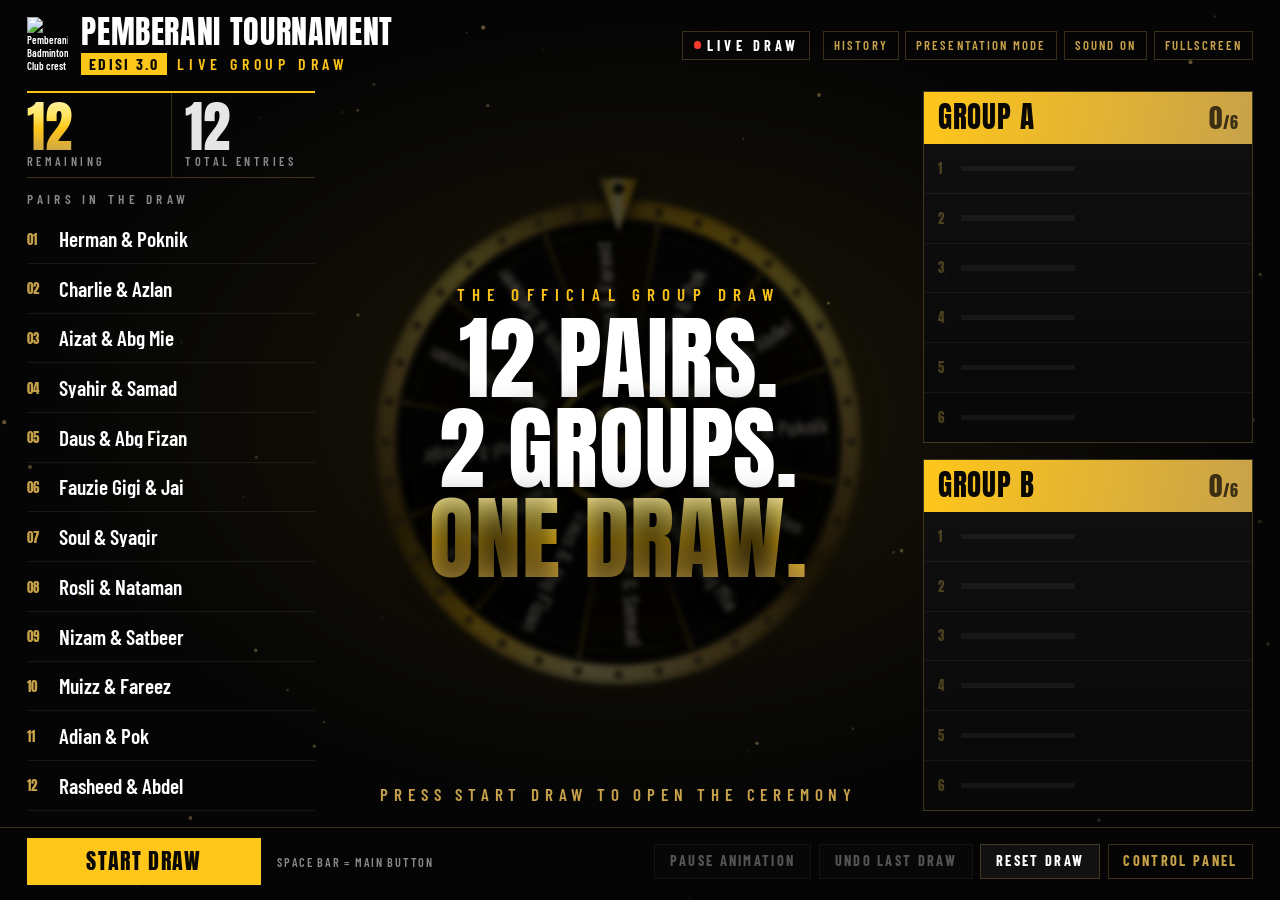
==== draw/index.html @ 2e7d8f5f "Add live group draw site for Edisi 3.0 Audience arena (draw/), organiser control panel (draw/control" ====
<!doctype html>
<html lang="en">
<head>
<meta charset="utf-8">
<meta name="viewport" content="width=device-width, initial-scale=1, viewport-fit=cover">
<title>Live Group Draw · Pemberani Tournament Edisi 3.0</title>
<meta name="description" content="The official live group draw for Pemberani Tournament Edisi 3.0.">
<meta name="theme-color" content="#050505">
<link rel="icon" href="../assets/icon.png">
<link rel="preload" href="fonts/anton-latin-400-normal.woff2" as="font" type="font/woff2" crossorigin>
<link rel="preload" href="fonts/barlow-condensed-latin-700-normal.woff2" as="font" type="font/woff2" crossorigin>
<link rel="stylesheet" href="css/draw.css">
</head>
<body class="arena" data-phase="idle">
<canvas id="fx" aria-hidden="true"></canvas>

<header class="top">
  <div class="brand">
    <img src="../assets/crest.png" alt="Pemberani Badminton Club crest" width="459" height="640">
    <div>
      <h1>PEMBERANI TOURNAMENT</h1>
      <p><b>EDISI 3.0</b><span>LIVE GROUP DRAW</span></p>
    </div>
  </div>
  <div class="top-right">
    <span class="live" id="liveTag"><i></i><span>LIVE DRAW</span></span>
    <span class="chip" id="syncChip" hidden></span>
    <div class="tools">
      <button class="tool org" id="btnHistory" type="button">History</button>
      <button class="tool org" id="btnPresent" type="button" title="Hide the organiser controls (P)">Presentation mode</button>
      <button class="tool" id="btnSound" type="button" aria-pressed="true">Sound on</button>
      <button class="tool" id="btnFs" type="button" title="Fullscreen (F)">Fullscreen</button>
    </div>
  </div>
</header>

<main class="grid">
  <section class="col col-left" aria-label="Remaining pairs">
    <div class="counter">
      <div><b id="remCount">12</b><span>Remaining</span></div>
      <div><b>12</b><span>Total entries</span></div>
    </div>
    <h2 class="label">Pairs in the draw</h2>
    <ol class="pairs" id="pairList"></ol>
  </section>

  <section class="col col-centre" aria-label="Draw wheel">
    <div class="wheel-wrap">
      <canvas id="wheel" role="img" aria-label="Draw wheel"></canvas>
      <div class="stage" aria-live="polite">
        <div class="st st-idle">
          <p class="kicker">The official group draw</p>
          <h2>12 PAIRS.<br>2 GROUPS.<br><em>ONE DRAW.</em></h2>
        </div>
        <div class="st st-reveal">
          <p class="kicker" id="rvKicker">Pair 01 of 12</p>
          <h2 id="rvName"></h2>
          <div class="selector" id="selector">
            <div class="tile" data-g="A"><span>GROUP</span><b>A</b><i id="capSelA">0/6</i></div>
            <div class="vs">VS</div>
            <div class="tile" data-g="B"><span>GROUP</span><b>B</b><i id="capSelB">0/6</i></div>
          </div>
          <p class="verdict" id="rvVerdict"></p>
        </div>
        <div class="paused" id="pausedTag">Paused</div>
      </div>
    </div>
    <p class="caption" id="caption"></p>
  </section>

  <section class="col col-right" aria-label="Groups">
    <div class="board" id="boardA" data-g="A"><header><h2>GROUP A</h2><span class="cap"><b id="capA">0</b>/6</span></header><ol></ol></div>
    <div class="board" id="boardB" data-g="B"><header><h2>GROUP B</h2><span class="cap"><b id="capB">0</b>/6</span></header><ol></ol></div>
  </section>
</main>

<footer class="dock org" id="dock">
  <button class="btn primary" id="btnPrimary" type="button">Start draw</button>
  <span class="hint" id="dockHint">Space bar = main button</span>
  <div class="dock-right">
    <button class="btn" id="btnPause" type="button">Pause animation</button>
    <button class="btn" id="btnUndo" type="button">Undo last draw</button>
    <button class="btn danger" id="btnReset" type="button">Reset draw</button>
    <a class="btn ghost" href="control.html" target="pemberani-control">Control panel</a>
  </div>
</footer>

<aside class="drawer" id="historyDrawer" aria-label="Draw history" hidden>
  <header><h2>Draw history</h2><button class="tool" id="btnHistoryClose" type="button">Close</button></header>
  <ol class="history" id="historyList"></ol>
</aside>

<section class="final" id="final" hidden aria-label="Final results">
  <canvas id="confetti" aria-hidden="true"></canvas>
  <div class="final-inner">
    <header>
      <img src="../assets/crest.png" alt="" width="459" height="640">
      <div><p class="kicker">Pemberani Tournament · Edisi 3.0</p><h2>THE OFFICIAL GROUPS</h2></div>
    </header>
    <div class="final-groups">
      <div class="fgroup" data-g="A"><h3><span>GROUP</span><b>A</b><i>Six pairs</i></h3><ol id="finalA"></ol></div>
      <div class="fgroup" data-g="B"><h3><span>GROUP</span><b>B</b><i>Six pairs</i></h3><ol id="finalB"></ol></div>
    </div>
    <div class="closing">
      <p class="l1"><span>12 PAIRS.</span> <span>2 GROUPS.</span> <em>ZERO MERCY.</em></p>
      <p class="l2">THE ROAD TO PEMBERANI EDISI 3.0 STARTS NOW.</p>
    </div>
    <div class="final-actions org">
      <button class="btn" id="btnBackArena" type="button">Back to the arena</button>
      <button class="btn" id="btnJson" type="button">Download results (JSON)</button>
      <button class="btn" id="btnCsv" type="button">Download results (CSV)</button>
      <button class="btn" id="btnImage" type="button">Export results as image</button>
      <button class="btn" id="btnPrint" type="button">Print results</button>
    </div>
  </div>
</section>

<button class="soundgate" id="soundGate" type="button" hidden>Click anywhere to switch the sound on</button>
<dialog class="confirm" id="confirm"><form method="dialog"><h2 id="confirmTitle"></h2><p id="confirmText"></p><div><button class="btn" value="cancel">Cancel</button><button class="btn danger" value="ok" id="confirmOk">Confirm</button></div></form></dialog>
<div id="printSheet"></div>
<script type="module" src="js/arena.js"></script>
</body>
</html>
---- draw/css/draw.css ----
/* PEMBERANI TOURNAMENT EDISI 3.0 — live draw. Everything is sized in rem, and 1rem follows the screen,
   so the same layout fills a laptop, a 1080p TV and a 4K projector. */
@font-face{font-family:"Anton";src:url(../fonts/anton-latin-400-normal.woff2) format("woff2");font-weight:400;font-display:swap}
@font-face{font-family:"Barlow Condensed";src:url(../fonts/barlow-condensed-latin-500-normal.woff2) format("woff2");font-weight:500;font-display:swap}
@font-face{font-family:"Barlow Condensed";src:url(../fonts/barlow-condensed-latin-600-normal.woff2) format("woff2");font-weight:600;font-display:swap}
@font-face{font-family:"Barlow Condensed";src:url(../fonts/barlow-condensed-latin-700-normal.woff2) format("woff2");font-weight:700;font-display:swap}

:root{
  --bg:#050505; --bg2:#111111; --gold:#FFC61A; --champ:#C8A24A; --hi:#FFE45C; --white:#FFFFFF; --grey:#888888;
  --line:rgba(200,162,74,.28); --display:"Anton",Impact,"Arial Narrow",sans-serif; --text:"Barlow Condensed","Arial Narrow",Arial,sans-serif;
  --metal:linear-gradient(180deg,#FFF0A0 0%,var(--hi) 28%,var(--gold) 52%,var(--champ) 100%);
  --ease:cubic-bezier(.16,1,.3,1);
}
html{font-size:clamp(9px,min(1.48vh,.833vw),40px)}
*,*::before,*::after{box-sizing:border-box}
body{margin:0;background:var(--bg);color:var(--white);font-family:var(--text);font-weight:600;-webkit-font-smoothing:antialiased;text-rendering:optimizeLegibility}
h1,h2,h3,p,ol{margin:0;padding:0}ol{list-style:none}
button{font:inherit;color:inherit;cursor:pointer}
[hidden]{display:none!important}

/* ───────────── arena ───────────── */
body.arena{height:100vh;height:100dvh;overflow:hidden;display:grid;grid-template-rows:auto minmax(0,1fr) auto;
  background:radial-gradient(90rem 60rem at 50% 46%,rgba(255,198,26,.085),transparent 62%),var(--bg)}
#fx{position:fixed;inset:0;width:100%;height:100%;pointer-events:none;z-index:0}
.top,.grid,.dock{position:relative;z-index:1}

.top{display:flex;align-items:center;justify-content:space-between;gap:2rem;padding:1.5rem 2.5rem 1rem}
.brand{display:flex;align-items:center;gap:1.25rem;min-width:0}
.brand img{height:5.4rem;width:auto;filter:drop-shadow(0 .4rem 1rem rgba(0,0,0,.7))}
.brand h1{font:400 3rem/1 var(--display);letter-spacing:.02em;white-space:nowrap}
.brand p{display:flex;align-items:center;gap:.9rem;margin-top:.5rem;font-size:1.5rem;letter-spacing:.3em;text-transform:uppercase;color:var(--gold);white-space:nowrap}
.brand p b{font-weight:700;color:#0a0803;background:var(--gold);padding:.05em .5em .1em;letter-spacing:.14em}
.top-right{display:flex;align-items:center;gap:1.25rem}
.live{display:inline-flex;align-items:center;gap:.6rem;font-size:1.35rem;letter-spacing:.28em;font-weight:700;color:var(--white);border:1px solid var(--line);padding:.45rem .95rem .5rem}
.live i{width:.7rem;height:.7rem;border-radius:50%;background:#ff3b30;animation:pulse 1.6s ease-in-out infinite}
@keyframes pulse{50%{opacity:.25}}
.chip{font-size:1.15rem;letter-spacing:.18em;text-transform:uppercase;color:var(--grey);border:1px solid var(--line);padding:.45rem .8rem}
.chip[data-s=live]{color:#7ddc8a}.chip[data-s=error],.chip[data-s=offline]{color:#ff8a7a}
.tools{display:flex;gap:.6rem;transition:opacity .5s}
.tool{background:transparent;border:1px solid var(--line);padding:.5rem .95rem .55rem;font-size:1.2rem;letter-spacing:.16em;text-transform:uppercase;color:var(--champ);transition:color .2s,border-color .2s,background .2s}
.tool:hover,.tool:focus-visible{color:#0a0803;background:var(--gold);border-color:var(--gold);outline:none}
.tool[aria-pressed=false]{color:var(--grey)}

.grid{display:grid;grid-template-columns:27rem minmax(0,1fr) 31rem;gap:2.5rem;padding:.5rem 2.5rem 1.5rem;min-height:0}
.col{min-height:0;min-width:0;display:flex;flex-direction:column}
.label{font:600 1.25rem/1 var(--text);letter-spacing:.32em;text-transform:uppercase;color:var(--grey);margin:1.4rem 0 .7rem}

/* left: remaining pairs */
.counter{display:grid;grid-template-columns:1fr 1fr;border-top:2px solid var(--gold);border-bottom:1px solid var(--line)}
.counter div{padding:.8rem 0 .9rem}.counter div+div{border-left:1px solid var(--line);padding-left:1.3rem}
.counter b{display:block;font:400 5.2rem/.95 var(--display);background:var(--metal);-webkit-background-clip:text;background-clip:text;color:transparent}
.counter div+div b{background:none;color:var(--white);opacity:.9}
.counter span{font-size:1.15rem;letter-spacing:.28em;text-transform:uppercase;color:var(--grey)}
.pairs{flex:1;min-height:0;display:flex;flex-direction:column}
.pairs li{flex:1;min-height:0;display:flex;align-items:center;gap:1rem;border-bottom:1px solid rgba(255,255,255,.07);font-size:2rem;line-height:1;transition:opacity .6s,color .6s}
.pairs li i{font:400 1.25rem var(--display);font-style:normal;color:var(--champ);width:2rem;letter-spacing:.04em}
.pairs li span{flex:1;white-space:nowrap;overflow:hidden;text-overflow:ellipsis}
.pairs li b{font:400 1.3rem var(--display);color:#0a0803;background:var(--champ);width:2rem;height:2rem;display:grid;place-items:center}
.pairs li.done{color:var(--grey);opacity:.55}.pairs li.done span{text-decoration:line-through;text-decoration-color:rgba(200,162,74,.6)}
.pairs li.cur{color:var(--gold)}.pairs li.cur i{color:var(--gold)}

/* centre: wheel + stage */
.col-centre{align-items:center}
.wheel-wrap{position:relative;flex:1;min-height:0;width:100%;display:grid;place-items:center}
#wheel{display:block;transition:filter .7s var(--ease),opacity .7s,transform .9s var(--ease)}
.caption{height:3.2rem;display:flex;align-items:center;font-size:1.6rem;letter-spacing:.34em;text-transform:uppercase;color:var(--champ);white-space:nowrap}
.stage{position:absolute;inset:0;display:grid;place-items:center;pointer-events:none}
.st{grid-area:1/1;text-align:center;opacity:0;transform:scale(.94);transition:opacity .5s,transform .7s var(--ease);width:100%}
.kicker{font-size:1.6rem;letter-spacing:.42em;text-transform:uppercase;color:var(--gold);margin-bottom:1rem}
.st-idle h2{font:400 8.6rem/.98 var(--display);letter-spacing:.01em;text-shadow:0 .6rem 3rem rgba(0,0,0,.9)}
.st-idle em,.st-reveal .verdict b,.closing em{display:inline-block;font-style:normal;background:var(--metal);-webkit-background-clip:text;background-clip:text;color:transparent}
[data-phase=idle] #wheel{filter:brightness(.28) blur(.25rem);transform:scale(.96)}
[data-phase=idle] .st-idle{opacity:1;transform:none}
[data-phase=picked] #wheel,[data-phase=allocating] #wheel,[data-phase=allocated] #wheel{filter:brightness(.22) blur(.3rem);transform:scale(.96);transition-delay:1s}
[data-phase=allocated] #wheel{transition-delay:0s}
[data-phase=picked] .st-reveal,[data-phase=allocating] .st-reveal,[data-phase=allocated] .st-reveal{opacity:1;transform:none;transition-delay:1s}
[data-phase=allocating] .st-reveal,[data-phase=allocated] .st-reveal{transition-delay:0s}
.st-reveal h2{font:700 7.6rem/1.05 var(--text);white-space:nowrap;display:inline-block;text-shadow:0 0 3.5rem rgba(255,198,26,.45),0 .5rem 2rem rgba(0,0,0,.9)}
[data-phase=picked] .st-reveal h2{animation:nameIn 1s var(--ease) 1s both}
@keyframes nameIn{from{letter-spacing:.18em;opacity:0;filter:blur(.6rem)}to{letter-spacing:0;opacity:1;filter:none}}
.st-reveal h2::after{content:"";display:block;height:.3rem;margin:.6rem auto 0;width:100%;background:var(--metal);transform-origin:center;animation:rule 1s var(--ease) 1.3s both}
@keyframes rule{from{transform:scaleX(0)}to{transform:scaleX(1)}}
.selector{display:flex;align-items:stretch;justify-content:center;gap:1.6rem;margin-top:2.2rem;opacity:.5;transition:opacity .5s}
[data-phase=allocating] .selector,[data-phase=allocated] .selector{opacity:1}
.tile{position:relative;width:15rem;padding:1rem 0 .9rem;border:2px solid var(--line);background:rgba(17,17,17,.9);color:var(--champ);display:flex;flex-direction:column;align-items:center;transition:transform .5s var(--ease),opacity .5s}
.tile span{font-size:1.3rem;letter-spacing:.4em;margin-right:-.4em}
.tile b{font:400 6.6rem/1 var(--display)}
.tile i{font-style:normal;font-size:1.25rem;letter-spacing:.2em;color:var(--grey)}
.tile.lit{background:var(--gold);border-color:var(--hi);color:#0a0803;box-shadow:0 0 3.5rem rgba(255,198,26,.45)}
.tile.lit i{color:rgba(10,8,3,.7)}
.selector.settled .tile.lit{transform:scale(1.12)}.selector.settled .tile:not(.lit){opacity:.28;transform:scale(.92)}
.selector[data-auto=A] .tile[data-g=A]:not(.lit) i::after,.selector[data-auto=B] .tile[data-g=B]:not(.lit) i::after{content:" · FULL";color:#ff8a7a}
.vs{align-self:center;font:400 2rem var(--display);color:var(--grey);letter-spacing:.1em}
.verdict{margin-top:1.6rem;font-size:1.7rem;letter-spacing:.3em;text-transform:uppercase;color:var(--white);min-height:2.4rem}
.verdict b{font:400 3.2rem/1 var(--display);letter-spacing:.06em;vertical-align:-.2rem;margin-left:.4rem}
.verdict small{display:block;font-size:1.2rem;color:var(--grey);margin-top:.5rem}
.paused{position:absolute;top:1rem;left:50%;transform:translateX(-50%);font:400 1.8rem var(--display);letter-spacing:.3em;color:#0a0803;background:var(--gold);padding:.4rem 1.4rem;opacity:0;transition:opacity .2s}
.is-paused .paused{opacity:1}

/* right: group boards */
.col-right{gap:1.5rem}
.board{flex:1;min-height:0;display:flex;flex-direction:column;background:linear-gradient(180deg,rgba(17,17,17,.96),rgba(8,8,8,.96));border:1px solid var(--line);transition:border-color .4s,box-shadow .6s}
.board header{display:flex;align-items:center;justify-content:space-between;padding:.55rem 1.3rem .6rem;background:linear-gradient(100deg,var(--gold),var(--champ));color:#0a0803}
.board h2{font:400 2.7rem/1 var(--display);letter-spacing:.03em}
.cap{font:400 1.5rem var(--display);letter-spacing:.06em;opacity:.75}.cap b{font-size:2.5rem;font-weight:400;opacity:1}
.board ol{flex:1;min-height:0;display:flex;flex-direction:column}
.board li{flex:1;min-height:0;display:flex;align-items:center;gap:1rem;padding:0 1.3rem;border-bottom:1px solid rgba(255,255,255,.06);font-size:2.25rem;line-height:1}
.board li:last-child{border-bottom:0}
.board li i{font:400 1.2rem var(--display);font-style:normal;color:var(--gold);width:1.2rem}
.board li span{white-space:nowrap;overflow:hidden;text-overflow:ellipsis}
.board li.empty i{color:rgba(200,162,74,.35)}.board li.empty span{height:.5rem;width:38%;background:rgba(255,255,255,.05)}
.board li.enter{animation:rowIn 1.1s var(--ease) both}
@keyframes rowIn{0%{transform:translateX(-4rem);opacity:0;background:rgba(255,198,26,.9);color:#0a0803}45%{transform:none;opacity:1;background:rgba(255,198,26,.55)}100%{background:transparent}}
.board.hit{border-color:var(--gold);box-shadow:0 0 3rem rgba(255,198,26,.22)}
.board.full .cap b{color:#0a0803}

/* organiser dock */
.dock{display:flex;align-items:center;gap:1.5rem;padding:1rem 2.5rem 1.4rem;border-top:1px solid var(--line);background:rgba(5,5,5,.86)}
.dock-right{margin-left:auto;display:flex;gap:.7rem}
.hint{font-size:1.15rem;letter-spacing:.14em;text-transform:uppercase;color:var(--grey)}
.btn{display:inline-flex;align-items:center;justify-content:center;border:1px solid var(--line);background:var(--bg2);color:var(--white);padding:.85rem 1.4rem .9rem;font:700 1.35rem/1 var(--text);letter-spacing:.16em;text-transform:uppercase;text-decoration:none;white-space:nowrap;transition:background .2s,color .2s,border-color .2s,opacity .2s}
.btn:hover:not(:disabled),.btn:focus-visible{border-color:var(--gold);color:var(--gold);outline:none}
.btn:disabled{opacity:.32;cursor:not-allowed}
.btn.primary{min-width:22rem;background:var(--gold);border-color:var(--gold);color:#0a0803;font:400 2.1rem/1 var(--display);letter-spacing:.06em;padding:1rem 2rem 1.1rem}
.btn.primary:hover:not(:disabled),.btn.primary:focus-visible{background:var(--hi);color:#0a0803}
.btn.danger:hover:not(:disabled){border-color:#ff6a5a;color:#ff8a7a}
.btn.ghost{background:transparent;color:var(--champ)}

/* presentation mode */
.present .org,.follower .org{display:none!important}
.present .grid{padding-bottom:2.5rem}
.present .pairs li{font-size:2.15rem}.present .board li{font-size:2.6rem}
.present.idle-ui{cursor:none}.present.idle-ui .tools{opacity:0}

/* history drawer */
.drawer{position:fixed;z-index:20;top:0;right:0;bottom:0;width:min(44rem,100vw);background:#0b0b0b;border-left:1px solid var(--gold);padding:1.8rem 2rem;display:flex;flex-direction:column;box-shadow:-2rem 0 5rem rgba(0,0,0,.7)}
.drawer header{display:flex;justify-content:space-between;align-items:center;margin-bottom:1.2rem}
.drawer h2{font:400 2.6rem var(--display)}
.history{overflow:auto;flex:1}
.history li{display:grid;grid-template-columns:3rem 1fr auto auto;gap:1rem;align-items:center;padding:.85rem 0;border-bottom:1px solid rgba(255,255,255,.08);font-size:1.8rem}
.history li b{font:400 1.5rem var(--display);color:var(--champ)}
.history .hg{font:400 1.35rem var(--display);letter-spacing:.06em;color:#0a0803;background:var(--gold);padding:.25rem .7rem}
.history .hg.gB{background:var(--white)}
.history .hg small{font:600 .95rem var(--text);letter-spacing:.14em;margin-left:.5rem;text-transform:uppercase}
.history time{font-size:1.3rem;color:var(--grey);font-variant-numeric:tabular-nums}
.history .empty{display:block;color:var(--grey);font-size:1.5rem}

/* final reveal */
.final{position:fixed;inset:0;z-index:10;background:radial-gradient(80rem 55rem at 50% 38%,rgba(255,198,26,.14),transparent 65%),var(--bg);opacity:0;transition:opacity .9s;overflow:auto}
.final.on{opacity:1}
#confetti{position:absolute;inset:0;width:100%;height:100%;pointer-events:none}
.final-inner{position:relative;min-height:100%;display:flex;flex-direction:column;align-items:center;justify-content:center;gap:2rem;padding:2.2rem 3rem}
.final header{display:flex;align-items:center;gap:1.6rem;text-align:left}
.final header img{height:8.4rem;width:auto}
.final header .kicker{margin-bottom:.4rem;font-size:1.5rem}
.final header h2{font:400 5.6rem/1 var(--display);background:var(--metal);-webkit-background-clip:text;background-clip:text;color:transparent}
.final.on header{animation:rise .9s var(--ease) .15s both}
.final-groups{display:grid;grid-template-columns:1fr 1fr;gap:2.5rem;width:min(100%,104rem)}
.fgroup{border:1px solid var(--line);background:linear-gradient(180deg,rgba(17,17,17,.97),rgba(7,7,7,.97))}
.final.on .fgroup{animation:rise .9s var(--ease) .5s both}.final.on .fgroup[data-g=B]{animation-delay:.62s}
@keyframes rise{from{opacity:0;transform:translateY(3.5rem)}to{opacity:1;transform:none}}
.fgroup h3{display:flex;align-items:baseline;gap:1rem;padding:.4rem 1.8rem .7rem;background:linear-gradient(100deg,var(--hi),var(--gold) 45%,var(--champ));color:#0a0803}
.fgroup h3 span{font:400 3.2rem var(--display)}.fgroup h3 b{font:400 6.4rem/1 var(--display)}
.fgroup h3 i{margin-left:auto;font:700 1.5rem var(--text);font-style:normal;letter-spacing:.3em;text-transform:uppercase}
.fgroup li{padding:0 1.8rem;height:5.1rem;display:flex;align-items:center;border-bottom:1px solid rgba(255,255,255,.07);font:700 3.5rem/1 var(--text)}
.fgroup li:last-child{border-bottom:0}
.fgroup li span{border-left:.4rem solid var(--gold);padding-left:1.2rem;white-space:nowrap}
.final.on .fgroup li{animation:finalRow .8s var(--ease) var(--d) both}
.fgroup[data-g=B] li{--x:5rem}
@keyframes finalRow{from{opacity:0;transform:translateX(calc(var(--x,-5rem)))}to{opacity:1;transform:none}}
.closing{text-align:center}
.closing .l1{font:400 4rem/1.05 var(--display);letter-spacing:.02em}
.closing .l1 span,.closing .l1 em{display:inline-block;margin:0 .5rem}
.final.on .closing .l1>*{animation:rise .7s var(--ease) both}.final.on .closing .l1>:nth-child(1){animation-delay:3.4s}.final.on .closing .l1>:nth-child(2){animation-delay:3.9s}.final.on .closing .l1>:nth-child(3){animation-delay:4.4s}
.closing .l2{margin-top:.8rem;font-size:1.8rem;letter-spacing:.36em;text-transform:uppercase;color:var(--white)}
.final.on .closing .l2{animation:rise .9s var(--ease) 5.2s both}
.final-actions{display:flex;flex-wrap:wrap;justify-content:center;gap:.7rem}
.final.on .final-actions{animation:rise .8s var(--ease) 5.8s both}

.soundgate{position:fixed;z-index:30;right:2.5rem;top:7.6rem;background:#0b0b0b;border:1px solid var(--gold);color:var(--gold);padding:.8rem 1.4rem;font-size:1.3rem;letter-spacing:.16em;text-transform:uppercase}
.confirm{border:1px solid var(--gold);background:#0b0b0b;color:var(--white);padding:2.2rem 2.4rem;max-width:min(40rem,92vw);font-family:var(--text)}
.confirm::backdrop{background:rgba(0,0,0,.78)}
.confirm h2{font:400 2.6rem/1.1 var(--display);margin-bottom:.8rem}.confirm p{font-size:1.6rem;font-weight:500;color:#cfcfcf;line-height:1.35}
.confirm div{display:flex;justify-content:flex-end;gap:.8rem;margin-top:1.8rem}
.confirm .danger{background:var(--gold);border-color:var(--gold);color:#0a0803}

/* ───────────── portrait / phones ───────────── */
@media (max-aspect-ratio:1/1){
  html{font-size:clamp(7.5px,2.35vw,16px)}
  body.arena{height:auto;min-height:100dvh;overflow:auto;display:block}
  .top{flex-wrap:wrap;padding:1.6rem 1.6rem 1rem;gap:1.2rem}.brand h1{font-size:3rem}.tools{flex-wrap:wrap}.tool,.live{font-size:1.4rem}
  .grid{display:flex;flex-direction:column;padding:.5rem 1.6rem 2rem;gap:2rem}
  .col-centre{order:1}.col-right{order:2;flex-direction:row;gap:1.2rem}.col-left{order:3}
  .wheel-wrap{flex:none;height:min(96vw,60vh)}
  .st-idle h2{font-size:7rem}.st-reveal h2{font-size:6.2rem}.tile{width:12.5rem}
  .board li{height:4.6rem;flex:none;font-size:2rem;padding:0 .9rem;gap:.6rem}.board h2{font-size:2.3rem}
  .pairs{display:grid;grid-template-columns:1fr 1fr;column-gap:2rem}.pairs li{height:4.4rem;flex:none}
  .dock{position:sticky;bottom:0;z-index:5;flex-wrap:wrap;padding:1rem 1.6rem 1.4rem}.dock .hint{display:none}
  .btn.primary{width:100%;font-size:2.6rem;padding:1.3rem}.dock-right{margin:0;width:100%;flex-wrap:wrap}.dock-right .btn{flex:1}
  .final-inner{justify-content:flex-start;padding:2.4rem 1.6rem}.final header h2{font-size:4.2rem}.final header img{height:7rem}
  .final-groups{gap:1.2rem}.fgroup li{font-size:2.3rem;height:5rem;padding:0 1rem}.fgroup h3{padding:.4rem 1rem .6rem}.fgroup h3 span{font-size:2.3rem}.fgroup h3 b{font-size:4.6rem}.fgroup h3 i{display:none}
  .closing .l1{font-size:3.6rem}.closing .l2{font-size:1.5rem;letter-spacing:.2em;line-height:1.5}
}

@media (prefers-reduced-motion:reduce){
  *,*::before,*::after{animation-duration:.01s!important;animation-delay:0s!important;transition-duration:.15s!important;transition-delay:0s!important}
  .live i{animation:none}
}

/* ───────────── print ───────────── */
#printSheet{display:none}
@media print{
  html{font-size:11pt}
  body>*:not(#printSheet){display:none!important}
  body,body.arena,body.control{background:#fff!important;color:#000;height:auto;overflow:visible;display:block}
  #printSheet{display:block;font-family:var(--text);padding:0}
  #printSheet h1{font:400 26pt var(--display);margin-bottom:4pt}#printSheet h2{font:600 13pt var(--text);color:#444;margin-bottom:16pt}
  #printSheet h3{font:400 16pt var(--display);border-bottom:2pt solid #000;padding-bottom:3pt;margin:14pt 0 6pt}
  #printSheet .pg{display:grid;grid-template-columns:1fr 1fr;gap:24pt}
  #printSheet ol{list-style:decimal inside}#printSheet li{font:600 15pt var(--text);padding:5pt 0;border-bottom:.5pt solid #bbb}
  #printSheet table{width:100%;border-collapse:collapse;font:500 11pt var(--text)}#printSheet th,#printSheet td{text-align:left;padding:4pt 6pt;border-bottom:.5pt solid #bbb}
}

/* ───────────── control panel ───────────── */
body.control{min-height:100dvh;font-size:1.5rem}
html:has(body.control){font-size:clamp(10px,.72vw + 4px,15px)}
.control .wrap{max-width:118rem;margin:0 auto;padding:1.5rem 2rem 4rem}
.control .top{padding:0 0 1.2rem;border-bottom:1px solid var(--line)}
.control .brand img{height:4.6rem}.control .brand h1{font-size:2.4rem}.control .brand p{font-size:1.2rem}
.cgrid{display:grid;grid-template-columns:minmax(0,1.25fr) minmax(0,1fr);gap:2rem;margin-top:1.6rem}
.panel{border:1px solid var(--line);background:var(--bg2);padding:1.5rem 1.6rem 1.7rem}
.panel+.panel{margin-top:1.6rem}
.panel>h2{font:600 1.15rem/1 var(--text);letter-spacing:.3em;text-transform:uppercase;color:var(--grey);margin-bottom:1.1rem}
.status{display:grid;grid-template-columns:auto 1fr;gap:1.4rem;align-items:center}
.status .step{font:400 4.6rem/1 var(--display);background:var(--metal);-webkit-background-clip:text;background-clip:text;color:transparent}
.status .step small{font-size:1.8rem;color:var(--grey);-webkit-text-fill-color:var(--grey)}
.status .now{font-size:1.25rem;letter-spacing:.24em;text-transform:uppercase;color:var(--gold)}
.status .pair{font:700 3rem/1.1 var(--text);margin-top:.3rem;min-height:3.3rem}
.status .sub{font-size:1.35rem;font-weight:500;color:#bdbdbd;margin-top:.3rem}
.flow{display:grid;grid-template-columns:repeat(4,1fr);gap:.7rem;margin-top:1.5rem}
.flow .btn{flex-direction:column;gap:.5rem;padding:1.3rem .6rem;font:400 1.75rem/1 var(--display);letter-spacing:.05em;white-space:normal;text-align:center}
.flow .btn small{font:600 1rem var(--text);letter-spacing:.2em;color:var(--grey)}
.flow .btn.next{background:var(--gold);border-color:var(--gold);color:#0a0803}.flow .btn.next small{color:rgba(10,8,3,.65)}
.flow .btn.next:hover,.flow .btn.next:focus-visible{background:var(--hi);color:#0a0803}
.row{display:grid;grid-auto-flow:column;grid-auto-columns:minmax(0,1fr);gap:.7rem;margin-top:.8rem}.row .btn{letter-spacing:.1em;padding-left:.5rem;padding-right:.5rem;white-space:normal;text-align:center}
.mini{display:grid;grid-template-columns:1fr 1fr;gap:1.2rem}
.mini h3{display:flex;justify-content:space-between;font:400 1.7rem var(--display);padding:.4rem .9rem;background:var(--gold);color:#0a0803}
.mini ol{border:1px solid var(--line);border-top:0}.mini li{height:2.9rem;display:flex;align-items:center;padding:0 .9rem;border-bottom:1px solid rgba(255,255,255,.06);font-size:1.5rem}.mini li:last-child{border:0}.mini li:empty::before{content:"—";color:#444}
.remain{display:flex;flex-wrap:wrap;gap:.45rem}.remain span{border:1px solid var(--line);padding:.3rem .7rem;font-size:1.3rem}
.control .history{max-height:36rem}.control .history li{font-size:1.5rem;padding:.6rem 0}
.note{font-size:1.3rem;font-weight:500;line-height:1.45;color:#bdbdbd}.note b{color:var(--white);font-weight:700}.note code{font-family:ui-monospace,Menlo,monospace;font-size:.85em;color:var(--hi);word-break:break-all}
.field{display:block;width:100%;background:#050505;border:1px solid var(--line);color:var(--white);font:500 1.4rem var(--text);padding:.7rem .9rem;margin-top:.6rem}
.field:focus{outline:none;border-color:var(--gold)}
.err{color:#ff8a7a;font-size:1.3rem;margin-top:.6rem;min-height:1.4rem}.okmsg{color:#7ddc8a}
@media (max-width:900px){.row{grid-auto-flow:row;grid-template-columns:1fr 1fr}.cgrid{grid-template-columns:1fr}.flow{grid-template-columns:1fr 1fr}html:has(body.control){font-size:10px}}
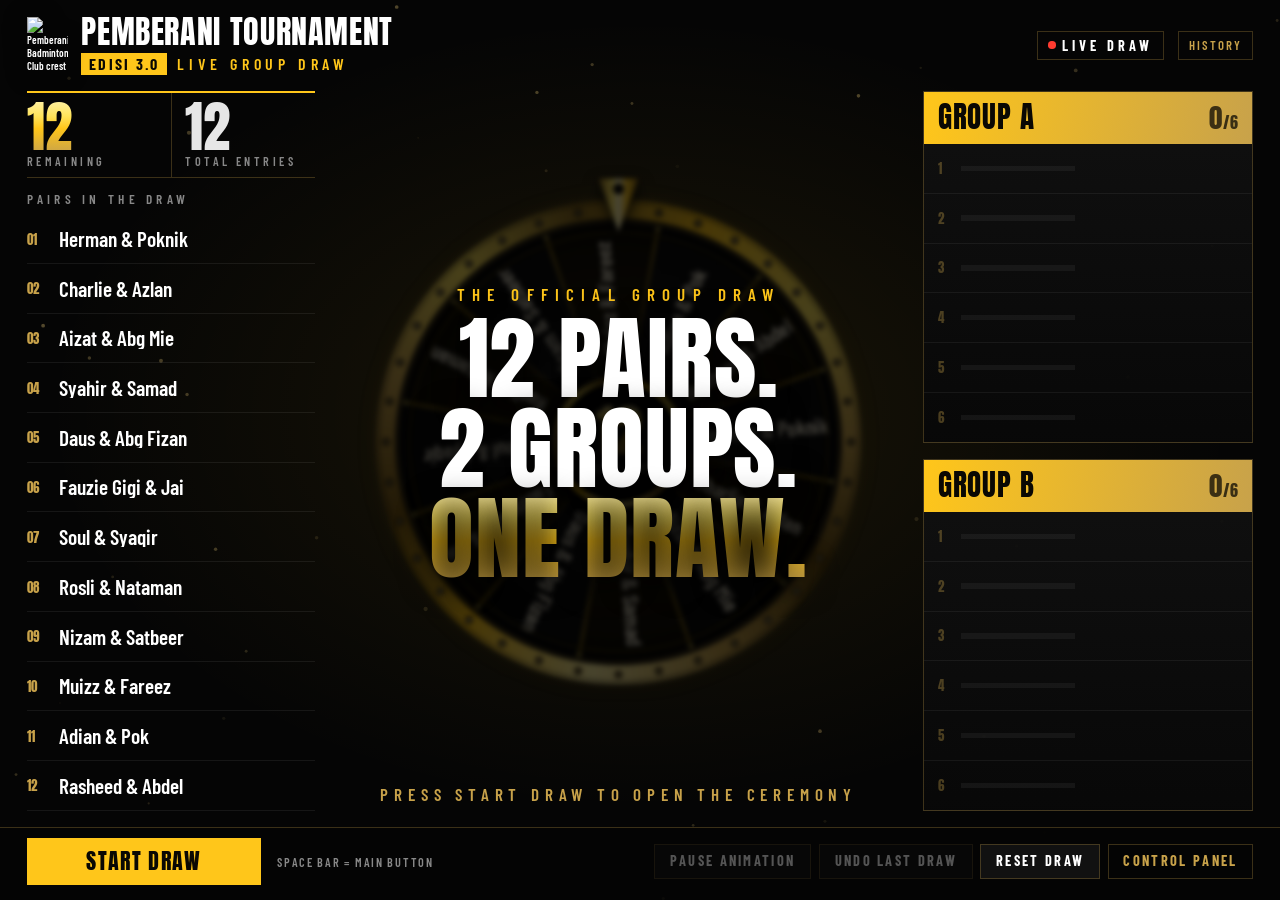
==== commit 6c272c8f: "Simplify live draw for phone use Remove presentation mode, fullscreen and the sound toggle (sound is" ====
--- a/draw/index.html
+++ b/draw/index.html
@@ -27,9 +27,6 @@
     <span class="chip" id="syncChip" hidden></span>
     <div class="tools">
       <button class="tool org" id="btnHistory" type="button">History</button>
-      <button class="tool org" id="btnPresent" type="button" title="Hide the organiser controls (P)">Presentation mode</button>
-      <button class="tool" id="btnSound" type="button" aria-pressed="true">Sound on</button>
-      <button class="tool" id="btnFs" type="button" title="Fullscreen (F)">Fullscreen</button>
     </div>
   </div>
 </header>
@@ -115,7 +112,7 @@
   </div>
 </section>
 
-<button class="soundgate" id="soundGate" type="button" hidden>Click anywhere to switch the sound on</button>
+<button class="soundgate" id="soundGate" type="button" hidden>Tap anywhere to switch the sound on</button>
 <dialog class="confirm" id="confirm"><form method="dialog"><h2 id="confirmTitle"></h2><p id="confirmText"></p><div><button class="btn" value="cancel">Cancel</button><button class="btn danger" value="ok" id="confirmOk">Confirm</button></div></form></dialog>
 <div id="printSheet"></div>
 <script type="module" src="js/arena.js"></script>
--- a/draw/css/draw.css
+++ b/draw/css/draw.css
@@ -11,7 +11,7 @@
   --metal:linear-gradient(180deg,#FFF0A0 0%,var(--hi) 28%,var(--gold) 52%,var(--champ) 100%);
   --ease:cubic-bezier(.16,1,.3,1);
 }
-html{font-size:clamp(9px,min(1.48vh,.833vw),40px)}
+html{font-size:clamp(5px,min(1.48vh,.833vw),40px)}
 *,*::before,*::after{box-sizing:border-box}
 body{margin:0;background:var(--bg);color:var(--white);font-family:var(--text);font-weight:600;-webkit-font-smoothing:antialiased;text-rendering:optimizeLegibility}
 h1,h2,h3,p,ol{margin:0;padding:0}ol{list-style:none}
@@ -39,7 +39,6 @@
 .tools{display:flex;gap:.6rem;transition:opacity .5s}
 .tool{background:transparent;border:1px solid var(--line);padding:.5rem .95rem .55rem;font-size:1.2rem;letter-spacing:.16em;text-transform:uppercase;color:var(--champ);transition:color .2s,border-color .2s,background .2s}
 .tool:hover,.tool:focus-visible{color:#0a0803;background:var(--gold);border-color:var(--gold);outline:none}
-.tool[aria-pressed=false]{color:var(--grey)}
 
 .grid{display:grid;grid-template-columns:27rem minmax(0,1fr) 31rem;gap:2.5rem;padding:.5rem 2.5rem 1.5rem;min-height:0}
 .col{min-height:0;min-width:0;display:flex;flex-direction:column}
@@ -126,11 +125,9 @@
 .btn.danger:hover:not(:disabled){border-color:#ff6a5a;color:#ff8a7a}
 .btn.ghost{background:transparent;color:var(--champ)}
 
-/* presentation mode */
-.present .org,.follower .org{display:none!important}
-.present .grid{padding-bottom:2.5rem}
-.present .pairs li{font-size:2.15rem}.present .board li{font-size:2.6rem}
-.present.idle-ui{cursor:none}.present.idle-ui .tools{opacity:0}
+/* read-only screens that follow the organiser (?cloud) */
+.follower .org{display:none!important}
+.follower .grid{padding-bottom:2.5rem}
 
 /* history drawer */
 .drawer{position:fixed;z-index:20;top:0;right:0;bottom:0;width:min(44rem,100vw);background:#0b0b0b;border-left:1px solid var(--gold);padding:1.8rem 2rem;display:flex;flex-direction:column;box-shadow:-2rem 0 5rem rgba(0,0,0,.7)}
@@ -188,15 +185,17 @@
 @media (max-aspect-ratio:1/1){
   html{font-size:clamp(7.5px,2.35vw,16px)}
   body.arena{height:auto;min-height:100dvh;overflow:auto;display:block}
-  .top{flex-wrap:wrap;padding:1.6rem 1.6rem 1rem;gap:1.2rem}.brand h1{font-size:3rem}.tools{flex-wrap:wrap}.tool,.live{font-size:1.4rem}
+  .top{padding:1.4rem 1.6rem .6rem;gap:1rem}.brand{gap:1rem}.brand img{height:5rem}.brand h1{font-size:2.7rem}.brand p{font-size:1.3rem;letter-spacing:.2em;gap:.7rem}.live{display:none}.tool{font-size:1.4rem;padding:.9rem 1.1rem}
+  .caption{white-space:normal;text-align:center;font-size:1.45rem;letter-spacing:.24em;height:auto;min-height:3.4rem;line-height:1.3}
   .grid{display:flex;flex-direction:column;padding:.5rem 1.6rem 2rem;gap:2rem}
   .col-centre{order:1}.col-right{order:2;flex-direction:row;gap:1.2rem}.col-left{order:3}
-  .wheel-wrap{flex:none;height:min(96vw,60vh)}
+  .wheel-wrap{flex:none;height:min(94vw,50vh);height:min(94vw,50dvh)}
   .st-idle h2{font-size:7rem}.st-reveal h2{font-size:6.2rem}.tile{width:12.5rem}
   .board li{height:4.6rem;flex:none;font-size:2rem;padding:0 .9rem;gap:.6rem}.board h2{font-size:2.3rem}
   .pairs{display:grid;grid-template-columns:1fr 1fr;column-gap:2rem}.pairs li{height:4.4rem;flex:none}
-  .dock{position:sticky;bottom:0;z-index:5;flex-wrap:wrap;padding:1rem 1.6rem 1.4rem}.dock .hint{display:none}
-  .btn.primary{width:100%;font-size:2.6rem;padding:1.3rem}.dock-right{margin:0;width:100%;flex-wrap:wrap}.dock-right .btn{flex:1}
+  .dock{position:sticky;bottom:0;z-index:5;flex-wrap:wrap;gap:.8rem;padding:1rem 1.6rem calc(1.2rem + env(safe-area-inset-bottom));background:#050505}.dock .hint,.dock .ghost{display:none}
+  .btn.primary{width:100%;font-size:2.8rem;padding:1.5rem}.dock-right{margin:0;width:100%;display:grid;grid-template-columns:repeat(3,1fr);gap:.6rem}.dock-right .btn{padding:1.1rem .3rem;font-size:1.25rem;letter-spacing:.1em}
+  .grid{padding-bottom:3rem}
   .final-inner{justify-content:flex-start;padding:2.4rem 1.6rem}.final header h2{font-size:4.2rem}.final header img{height:7rem}
   .final-groups{gap:1.2rem}.fgroup li{font-size:2.3rem;height:5rem;padding:0 1rem}.fgroup h3{padding:.4rem 1rem .6rem}.fgroup h3 span{font-size:2.3rem}.fgroup h3 b{font-size:4.6rem}.fgroup h3 i{display:none}
   .closing .l1{font-size:3.6rem}.closing .l2{font-size:1.5rem;letter-spacing:.2em;line-height:1.5}
@@ -253,3 +252,10 @@
 .field:focus{outline:none;border-color:var(--gold)}
 .err{color:#ff8a7a;font-size:1.3rem;margin-top:.6rem;min-height:1.4rem}.okmsg{color:#7ddc8a}
 @media (max-width:900px){.row{grid-auto-flow:row;grid-template-columns:1fr 1fr}.cgrid{grid-template-columns:1fr}.flow{grid-template-columns:1fr 1fr}html:has(body.control){font-size:10px}}
+
+/* phone held sideways: keep the buttons finger-sized */
+@media (max-height:520px) and (min-aspect-ratio:1/1){
+  .dock{padding:6px 12px 8px;gap:8px}.dock .hint{display:none}.dock-right{gap:6px}
+  .dock .btn{min-height:44px;font-size:11px;padding:0 10px}.dock .btn.primary{font-size:18px;min-width:170px}
+  .top{padding:6px 12px 4px}.tool{font-size:11px;padding:6px 10px}.grid{padding:2px 12px 6px;gap:1.5rem}
+}
